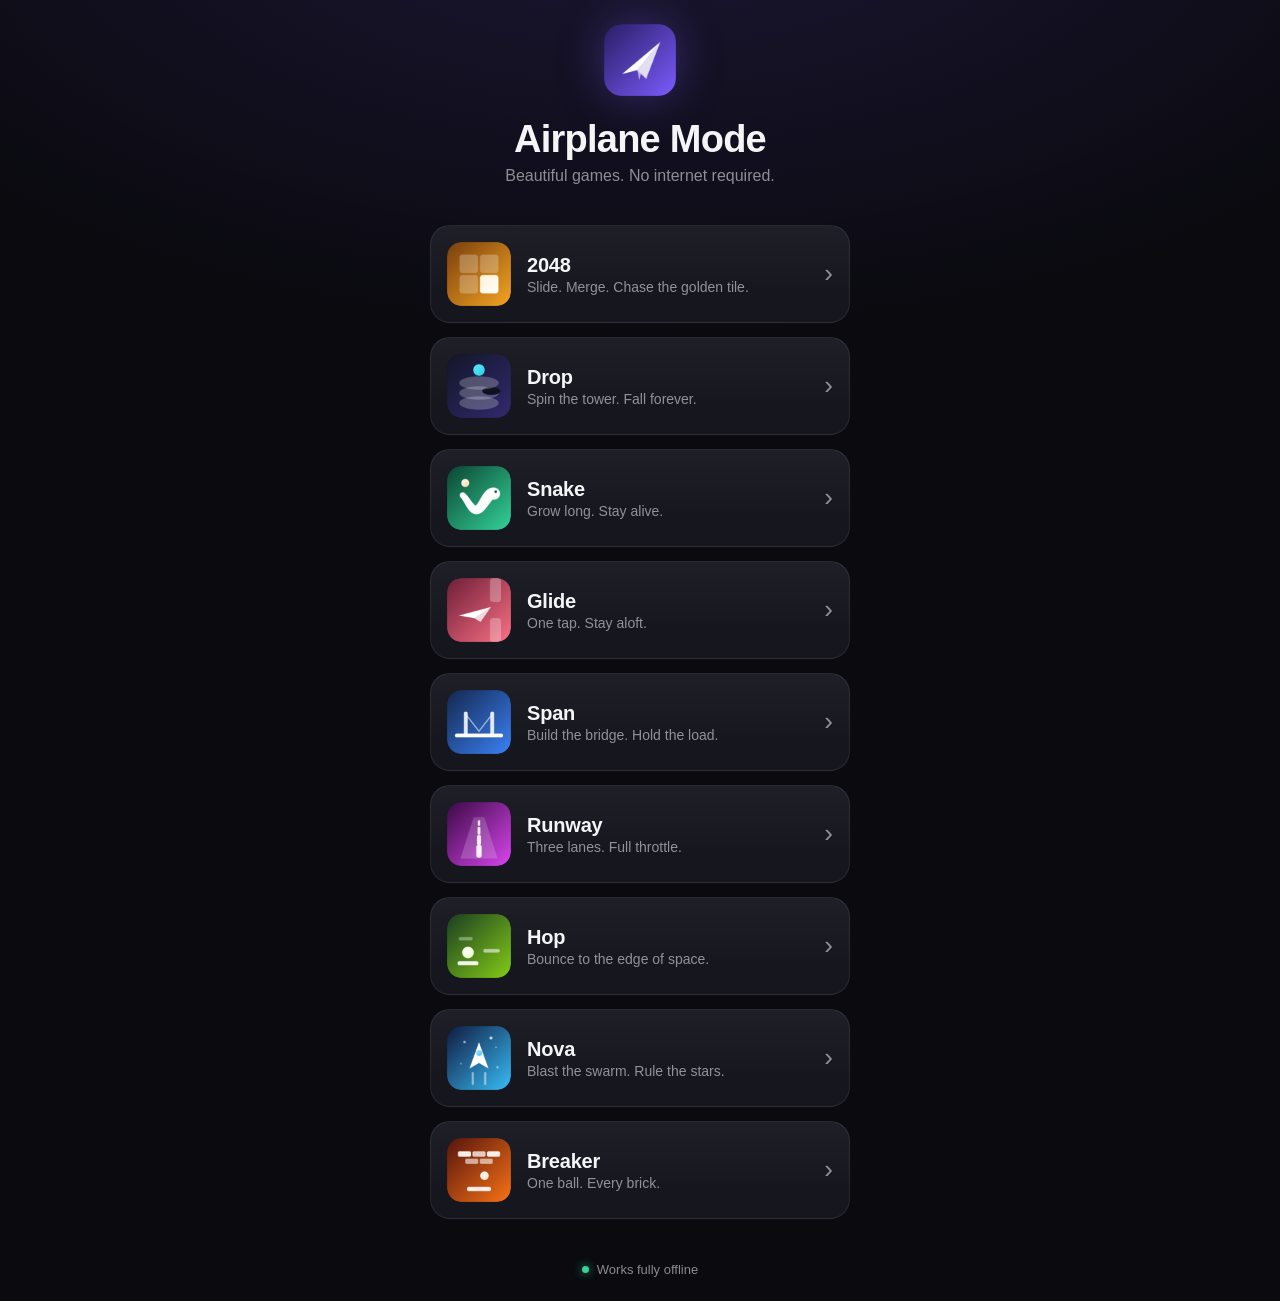
==== index.html @ 2d954e45 "Add Nova (vertical galaxy shooter) and Breaker (brick breaker) Two new self-contained offline PWAs w" ====
<!doctype html>
<html lang="en" style="background:#0a0a0f">
<head>
<meta charset="utf-8">
<meta name="viewport" content="width=device-width, initial-scale=1, viewport-fit=cover">
<title>Airplane Mode</title>
<meta name="description" content="A collection of beautiful games that work entirely offline.">
<meta name="theme-color" content="#0a0a0f">
<link rel="manifest" href="./manifest.webmanifest">
<link rel="icon" type="image/png" sizes="192x192" href="./icon-192.png">
<link rel="apple-touch-icon" href="./icon-192.png">
<meta name="apple-mobile-web-app-capable" content="yes">
<meta name="apple-mobile-web-app-status-bar-style" content="black-translucent">
<meta name="apple-mobile-web-app-title" content="Airplane Mode">
<link rel="stylesheet" href="./style.css">
</head>
<body>
<main>
  <header>
    <div class="mark" aria-hidden="true">
      <img src="./icon-192.png" alt="" width="72" height="72">
    </div>
    <h1>Airplane Mode</h1>
    <p class="tagline">Beautiful games. No internet required.</p>
  </header>

  <nav class="games" aria-label="Games">
    <a class="card card-2048" href="./games/2048/">
      <img src="./games/2048/icon-192.png" alt="" width="64" height="64">
      <div class="card-text">
        <h2>2048</h2>
        <p>Slide. Merge. Chase the golden tile.</p>
      </div>
      <span class="chevron" aria-hidden="true">›</span>
    </a>

    <a class="card card-drop" href="./games/drop/">
      <img src="./games/drop/icon-192.png" alt="" width="64" height="64">
      <div class="card-text">
        <h2>Drop</h2>
        <p>Spin the tower. Fall forever.</p>
      </div>
      <span class="chevron" aria-hidden="true">›</span>
    </a>

    <a class="card card-snake" href="./games/snake/">
      <img src="./games/snake/icon-192.png" alt="" width="64" height="64">
      <div class="card-text">
        <h2>Snake</h2>
        <p>Grow long. Stay alive.</p>
      </div>
      <span class="chevron" aria-hidden="true">›</span>
    </a>

    <a class="card card-glide" href="./games/glide/">
      <img src="./games/glide/icon-192.png" alt="" width="64" height="64">
      <div class="card-text">
        <h2>Glide</h2>
        <p>One tap. Stay aloft.</p>
      </div>
      <span class="chevron" aria-hidden="true">›</span>
    </a>

    <a class="card card-span" href="./games/span/">
      <img src="./games/span/icon-192.png" alt="" width="64" height="64">
      <div class="card-text">
        <h2>Span</h2>
        <p>Build the bridge. Hold the load.</p>
      </div>
      <span class="chevron" aria-hidden="true">›</span>
    </a>

    <a class="card card-runway" href="./games/runway/">
      <img src="./games/runway/icon-192.png" alt="" width="64" height="64">
      <div class="card-text">
        <h2>Runway</h2>
        <p>Three lanes. Full throttle.</p>
      </div>
      <span class="chevron" aria-hidden="true">›</span>
    </a>

    <a class="card card-hop" href="./games/hop/">
      <img src="./games/hop/icon-192.png" alt="" width="64" height="64">
      <div class="card-text">
        <h2>Hop</h2>
        <p>Bounce to the edge of space.</p>
      </div>
      <span class="chevron" aria-hidden="true">›</span>
    </a>

    <a class="card card-nova" href="./games/nova/">
      <img src="./games/nova/icon-192.png" alt="" width="64" height="64">
      <div class="card-text">
        <h2>Nova</h2>
        <p>Blast the swarm. Rule the stars.</p>
      </div>
      <span class="chevron" aria-hidden="true">›</span>
    </a>

    <a class="card card-breaker" href="./games/breaker/">
      <img src="./games/breaker/icon-192.png" alt="" width="64" height="64">
      <div class="card-text">
        <h2>Breaker</h2>
        <p>One ball. Every brick.</p>
      </div>
      <span class="chevron" aria-hidden="true">›</span>
    </a>
  </nav>

  <footer>
    <p><span class="dot" aria-hidden="true"></span> Works fully offline</p>
    <button class="install-btn" id="install" type="button" hidden><svg viewBox="0 0 24 24" width="16" height="16" aria-hidden="true"><path d="M12 3v12m0 0 4-4m-4 4-4-4M4 17v2a2 2 0 0 0 2 2h12a2 2 0 0 0 2-2v-2" fill="none" stroke="currentColor" stroke-width="2" stroke-linecap="round" stroke-linejoin="round"/></svg><span>Add to Home Screen</span></button>
  </footer>
</main>

<div class="install-tip" id="install-tip" hidden>
  <div class="install-tip-card">
    <p>Install this app: tap the <strong>Share</strong> button
    <svg viewBox="0 0 24 24" width="15" height="15" aria-hidden="true"><path d="M12 3v12M12 3 8 7m4-4 4 4M5 11v8a2 2 0 0 0 2 2h10a2 2 0 0 0 2-2v-8" fill="none" stroke="currentColor" stroke-width="2" stroke-linecap="round" stroke-linejoin="round"/></svg>
    in your browser, then <strong>Add to Home Screen</strong>.</p>
    <button id="install-tip-close" type="button">Got it</button>
  </div>
</div>

<script>
if ('serviceWorker' in navigator) {
  addEventListener('load', () => navigator.serviceWorker.register('./sw.js'));
}

(() => {
  const btn = document.getElementById('install');
  const tip = document.getElementById('install-tip');
  if (matchMedia('(display-mode: standalone)').matches || navigator.standalone) return;
  const isIOS = /iPhone|iPad|iPod/.test(navigator.userAgent) ||
    (navigator.platform === 'MacIntel' && navigator.maxTouchPoints > 1);
  let deferred = null;
  addEventListener('beforeinstallprompt', (e) => {
    e.preventDefault();
    deferred = e;
    btn.hidden = false;
  });
  if (isIOS) btn.hidden = false;
  for (const el of [btn, tip]) {
    for (const t of ['pointerdown', 'pointerup', 'click']) {
      el.addEventListener(t, (e) => e.stopPropagation());
    }
  }
  btn.addEventListener('click', async () => {
    if (deferred) {
      deferred.prompt();
      const { outcome } = await deferred.userChoice;
      if (outcome === 'accepted') btn.hidden = true;
      deferred = null;
    } else {
      tip.hidden = false;
    }
  });
  document.getElementById('install-tip-close').addEventListener('click', () => { tip.hidden = true; });
  tip.addEventListener('click', (e) => { if (e.target === tip) tip.hidden = true; });
  addEventListener('appinstalled', () => { btn.hidden = true; });
})();
</script>
</body>
</html>
---- style.css ----
:root {
  --bg: #0a0a0f;
  --surface: #16161f;
  --surface-2: #1e1e2a;
  --text: #f5f5f7;
  --text-dim: rgba(245, 245, 247, .55);
  --border: rgba(255, 255, 255, .08);
  --radius: 20px;
  --radius-sm: 12px;
  --ease-spring: cubic-bezier(.22, 1.2, .36, 1);
  --ease-out: cubic-bezier(.16, 1, .3, 1);
  --accent: #7c5cff;
}

* { margin: 0; padding: 0; box-sizing: border-box; }

html {
  -webkit-text-size-adjust: 100%;
}

body {
  min-height: 100dvh;
  background:
    radial-gradient(120% 60% at 50% -10%, rgba(124, 92, 255, .16), transparent 60%),
    var(--bg);
  color: var(--text);
  font-family: -apple-system, BlinkMacSystemFont, "Segoe UI", Roboto, "Helvetica Neue", Arial, sans-serif;
  -webkit-font-smoothing: antialiased;
  display: grid;
  place-items: center;
  padding:
    max(24px, env(safe-area-inset-top))
    max(20px, env(safe-area-inset-right))
    max(24px, env(safe-area-inset-bottom))
    max(20px, env(safe-area-inset-left));
}

main {
  width: 100%;
  max-width: 420px;
  display: flex;
  flex-direction: column;
  gap: 40px;
  animation: rise .6s var(--ease-out) both;
}

@keyframes rise {
  from { opacity: 0; transform: translateY(14px); }
  to   { opacity: 1; transform: none; }
}

header { text-align: center; }

.mark img {
  border-radius: 18px;
  box-shadow: 0 0 48px -8px rgba(124, 92, 255, .55);
}

h1 {
  margin-top: 18px;
  font-size: clamp(30px, 8vw, 38px);
  font-weight: 800;
  letter-spacing: -.02em;
}

.tagline {
  margin-top: 6px;
  color: var(--text-dim);
  font-size: 16px;
}

.games {
  display: flex;
  flex-direction: column;
  gap: 14px;
}

.card {
  display: flex;
  align-items: center;
  gap: 16px;
  padding: 16px;
  background: linear-gradient(180deg, rgba(255, 255, 255, .04), transparent 70%), var(--surface);
  border: 1px solid var(--border);
  border-radius: var(--radius);
  text-decoration: none;
  color: inherit;
  transition: transform .25s var(--ease-spring), border-color .25s ease, box-shadow .25s ease;
  -webkit-tap-highlight-color: transparent;
}

.card img { border-radius: 14px; flex-shrink: 0; }

.card-text { flex: 1; min-width: 0; }

.card h2 {
  font-size: 20px;
  font-weight: 700;
  letter-spacing: -.01em;
}

.card p {
  margin-top: 2px;
  color: var(--text-dim);
  font-size: 14px;
}

.chevron {
  color: var(--text-dim);
  font-size: 26px;
  font-weight: 300;
  transform: translateY(-1px);
  transition: transform .25s var(--ease-spring), color .25s ease;
}

@media (hover: hover) {
  .card:hover { transform: translateY(-2px); border-color: rgba(255, 255, 255, .16); }
  .card-2048:hover { box-shadow: 0 0 40px -10px rgba(245, 166, 35, .35); }
  .card-drop:hover { box-shadow: 0 0 40px -10px rgba(34, 211, 238, .35); }
  .card-snake:hover { box-shadow: 0 0 40px -10px rgba(52, 211, 153, .35); }
  .card-glide:hover { box-shadow: 0 0 40px -10px rgba(251, 113, 133, .35); }
  .card-span:hover { box-shadow: 0 0 40px -10px rgba(96, 165, 250, .35); }
  .card-runway:hover { box-shadow: 0 0 40px -10px rgba(232, 121, 249, .35); }
  .card-hop:hover { box-shadow: 0 0 40px -10px rgba(163, 230, 53, .35); }
  .card-nova:hover { box-shadow: 0 0 40px -10px rgba(56, 189, 248, .35); }
  .card-breaker:hover { box-shadow: 0 0 40px -10px rgba(249, 115, 22, .35); }
  .card:hover .chevron { transform: translate(3px, -1px); color: var(--text); }
}

.card:active { transform: scale(.98); }

footer { text-align: center; }

footer .install-btn { display: flex; margin: 14px auto 0; }
footer .install-btn[hidden] { display: none; }

footer p {
  display: inline-flex;
  align-items: center;
  gap: 8px;
  color: var(--text-dim);
  font-size: 13px;
}

.dot {
  width: 7px;
  height: 7px;
  border-radius: 50%;
  background: #34d399;
  box-shadow: 0 0 10px rgba(52, 211, 153, .8);
}

/* ---- Install (Add to Home Screen) ---- */
.install-btn {
  display: inline-flex;
  align-items: center;
  gap: 7px;
  margin-top: 18px;
  padding: 8px 14px;
  border: 1px solid var(--border);
  border-radius: 999px;
  background: transparent;
  color: var(--text-dim);
  font: inherit;
  font-size: 13px;
  cursor: pointer;
  transition: color .2s var(--ease-out), border-color .2s var(--ease-out);
  -webkit-tap-highlight-color: transparent;
}
.install-btn:hover { color: var(--text); border-color: rgba(255, 255, 255, .2); }
.install-btn[hidden] { display: none; }

.install-tip {
  position: fixed;
  inset: 0;
  z-index: 60;
  display: flex;
  align-items: center;
  justify-content: center;
  padding: max(24px, env(safe-area-inset-top)) max(24px, env(safe-area-inset-right)) max(24px, env(safe-area-inset-bottom)) max(24px, env(safe-area-inset-left));
  background: rgba(0, 0, 0, .6);
  animation: install-tip-in .25s var(--ease-out);
}
.install-tip[hidden] { display: none; }
@keyframes install-tip-in { from { opacity: 0; } }

.install-tip-card {
  max-width: 320px;
  padding: 22px 24px;
  border: 1px solid var(--border);
  border-radius: 20px;
  background: #16161f;
  color: var(--text-dim);
  font-size: 15px;
  line-height: 1.5;
  text-align: center;
}
.install-tip-card svg { vertical-align: -2px; }
.install-tip-card strong { color: var(--text); font-weight: 600; }
.install-tip-card button {
  margin-top: 16px;
  padding: 10px 22px;
  border: 1px solid var(--border);
  border-radius: 999px;
  background: rgba(255, 255, 255, .08);
  color: var(--text);
  font: inherit;
  font-size: 14px;
  font-weight: 600;
  cursor: pointer;
}

.install-btn, .install-tip { pointer-events: auto; }
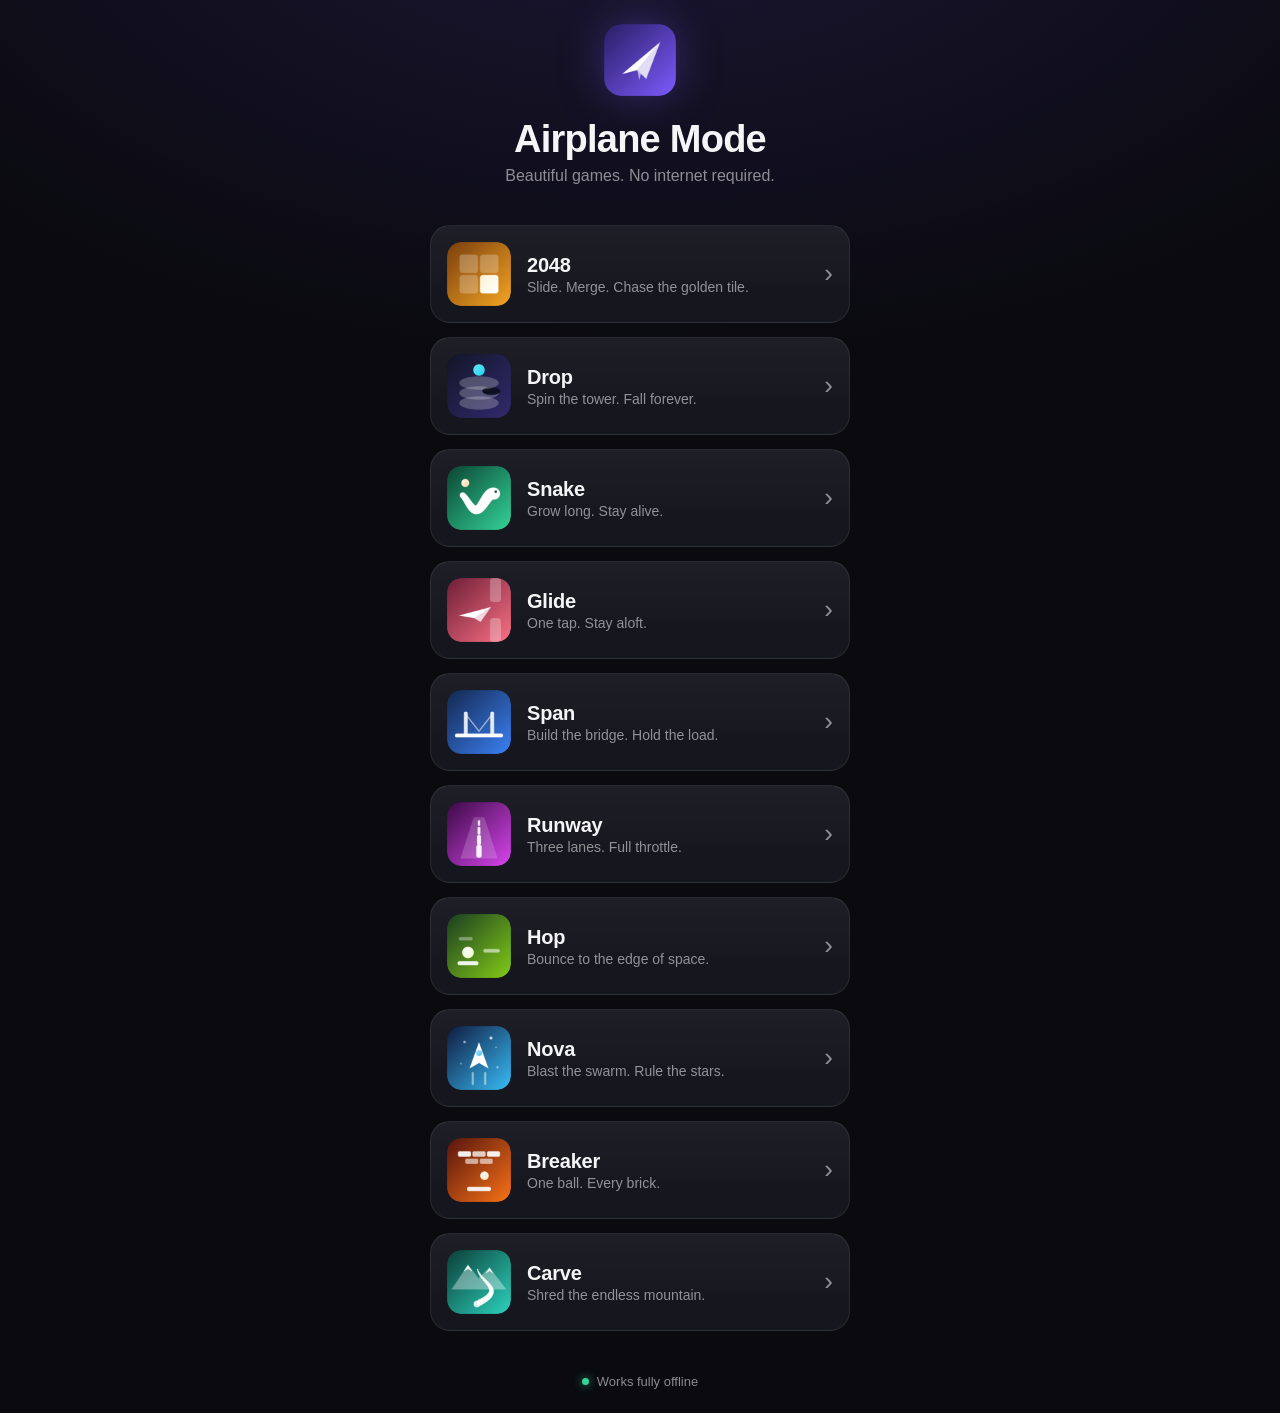
==== commit 2d6e6491: "Add Carve: stylized 3D endless snowboarding game A new Three.js game in the Alto's-Odyssey-meets-alp" ====
--- a/index.html
+++ b/index.html
@@ -105,6 +105,15 @@
       </div>
       <span class="chevron" aria-hidden="true">›</span>
     </a>
+
+    <a class="card card-carve" href="./games/carve/">
+      <img src="./games/carve/icon-192.png" alt="" width="64" height="64">
+      <div class="card-text">
+        <h2>Carve</h2>
+        <p>Shred the endless mountain.</p>
+      </div>
+      <span class="chevron" aria-hidden="true">›</span>
+    </a>
   </nav>
 
   <footer>
--- a/style.css
+++ b/style.css
@@ -124,6 +124,7 @@
   .card-hop:hover { box-shadow: 0 0 40px -10px rgba(163, 230, 53, .35); }
   .card-nova:hover { box-shadow: 0 0 40px -10px rgba(56, 189, 248, .35); }
   .card-breaker:hover { box-shadow: 0 0 40px -10px rgba(249, 115, 22, .35); }
+  .card-carve:hover { box-shadow: 0 0 40px -10px rgba(45, 212, 191, .35); }
   .card:hover .chevron { transform: translate(3px, -1px); color: var(--text); }
 }
 
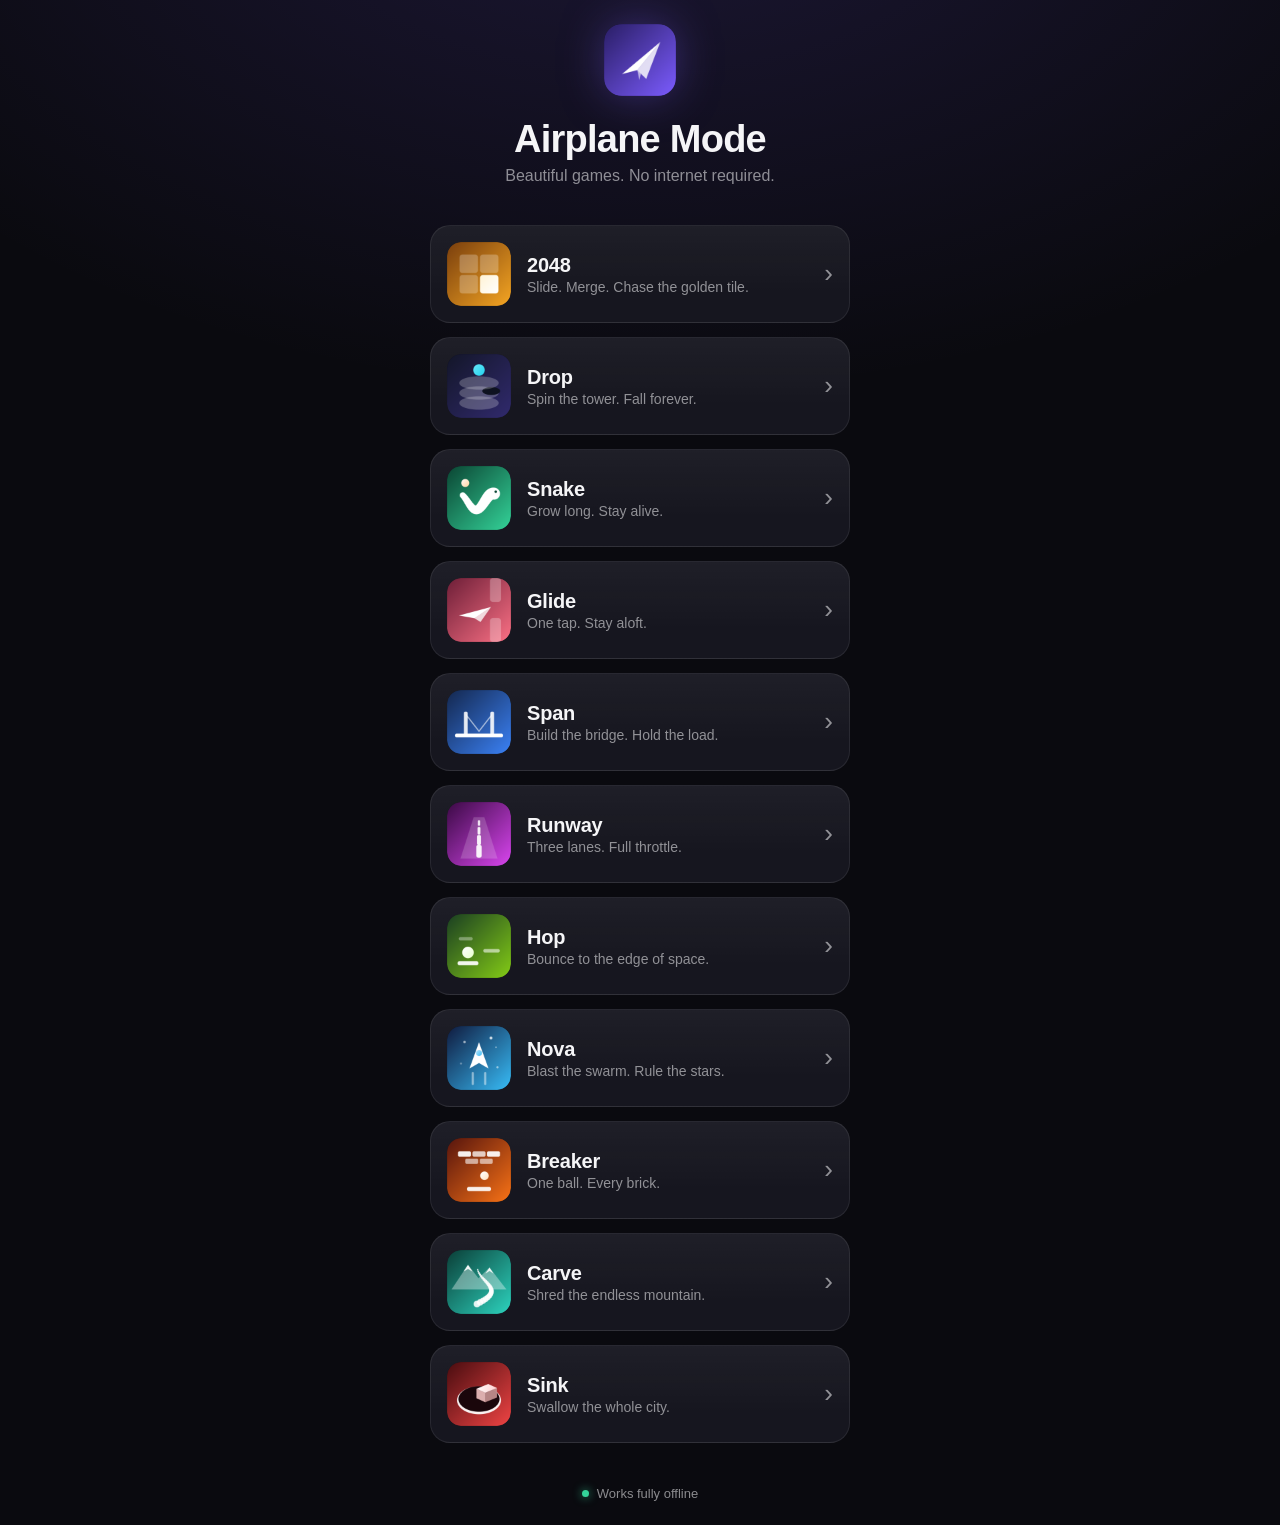
==== commit 7fdc68b8: "Add Sink: a hole-eats-the-city arena game Steer a hole around a bounded map, swallow anything smalle" ====
--- a/index.html
+++ b/index.html
@@ -114,6 +114,15 @@
       </div>
       <span class="chevron" aria-hidden="true">›</span>
     </a>
+
+    <a class="card card-sink" href="./games/sink/">
+      <img src="./games/sink/icon-192.png" alt="" width="64" height="64">
+      <div class="card-text">
+        <h2>Sink</h2>
+        <p>Swallow the whole city.</p>
+      </div>
+      <span class="chevron" aria-hidden="true">›</span>
+    </a>
   </nav>
 
   <footer>
--- a/style.css
+++ b/style.css
@@ -125,6 +125,7 @@
   .card-nova:hover { box-shadow: 0 0 40px -10px rgba(56, 189, 248, .35); }
   .card-breaker:hover { box-shadow: 0 0 40px -10px rgba(249, 115, 22, .35); }
   .card-carve:hover { box-shadow: 0 0 40px -10px rgba(45, 212, 191, .35); }
+  .card-sink:hover { box-shadow: 0 0 40px -10px rgba(239, 68, 68, .35); }
   .card:hover .chevron { transform: translate(3px, -1px); color: var(--text); }
 }
 
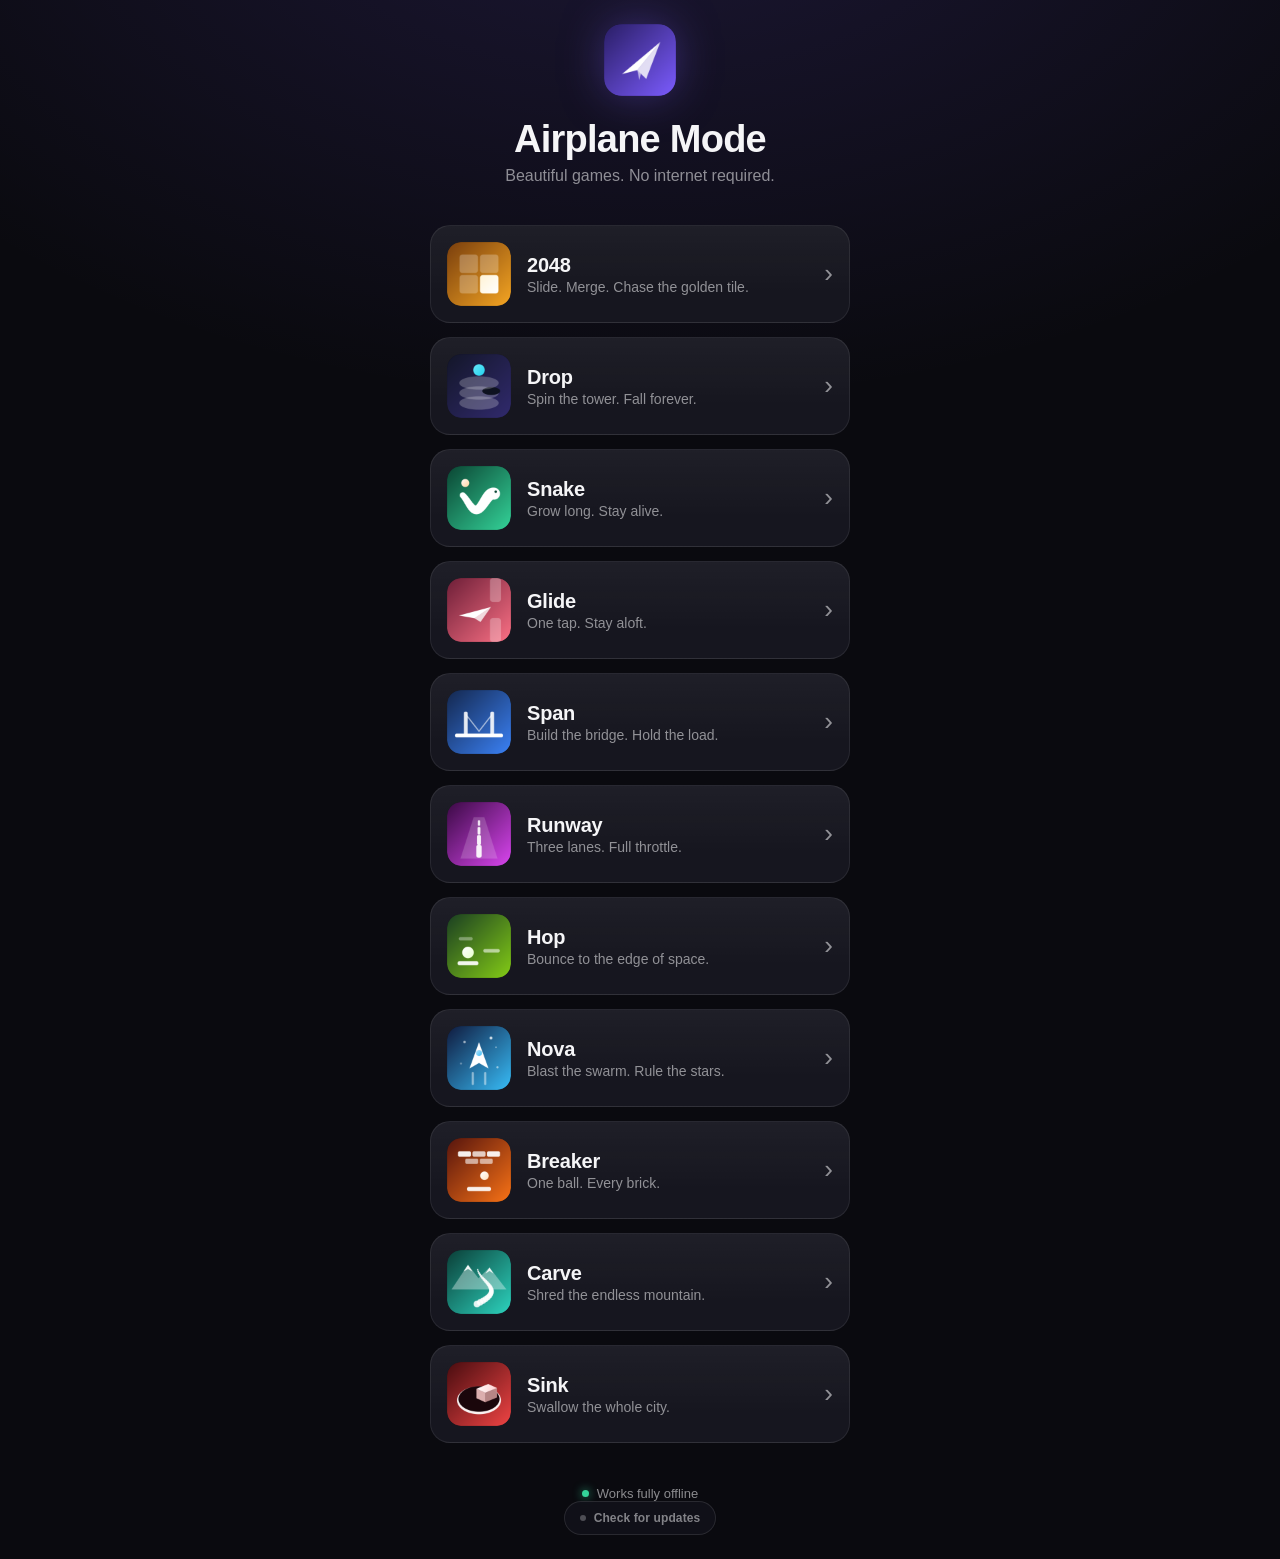
==== commit 53c94d34: "Surface app updates: launch notice + a manual check in every app Offline-first cuts both ways — the " ====
--- a/index.html
+++ b/index.html
@@ -141,9 +141,6 @@
 </div>
 
 <script>
-if ('serviceWorker' in navigator) {
-  addEventListener('load', () => navigator.serviceWorker.register('./sw.js'));
-}
 
 (() => {
   const btn = document.getElementById('install');
@@ -178,5 +175,11 @@
   addEventListener('appinstalled', () => { btn.hidden = true; });
 })();
 </script>
+<script type="module">
+  // registers the service worker and owns the update prompt for the hub
+  import { installUpdates } from './update.js';
+  // the hub scrolls, so the control lives in the footer rather than floating
+  installUpdates({ mount: document.querySelector('footer') });
+</script>
 </body>
 </html>
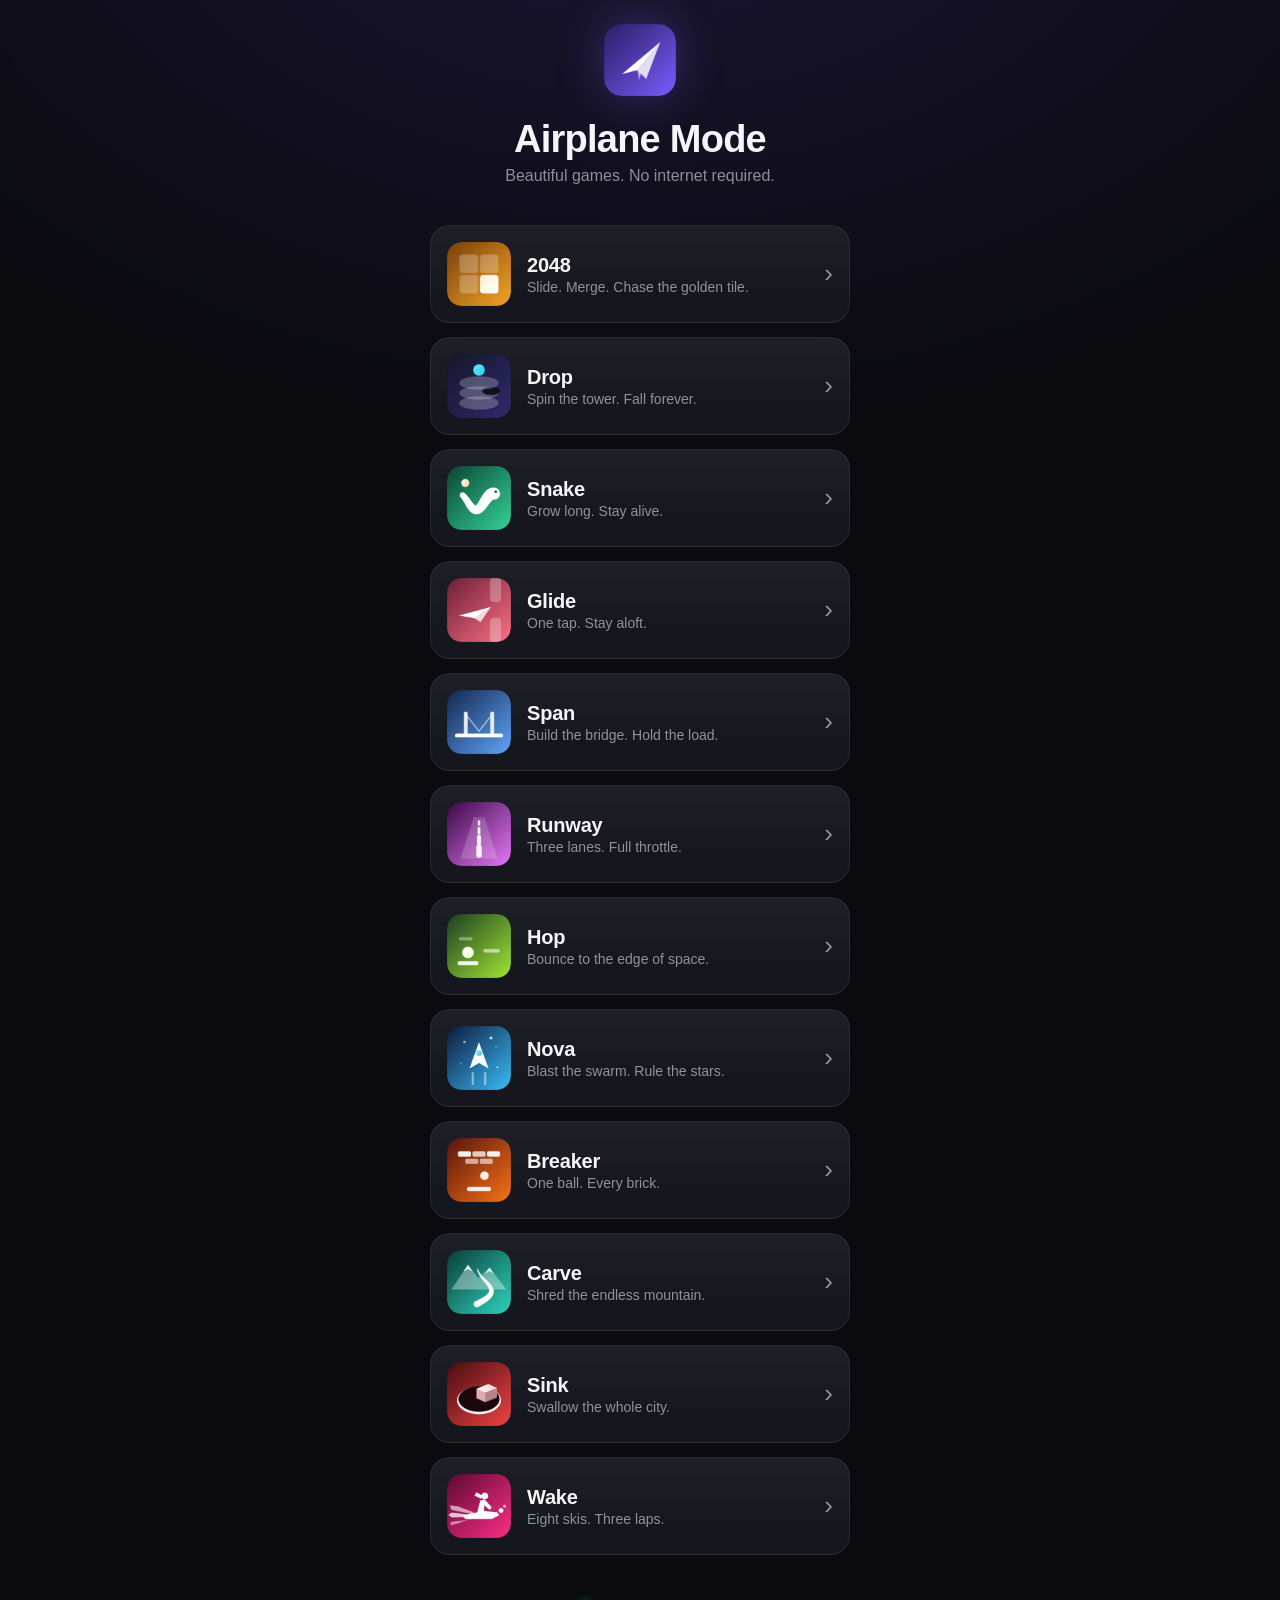
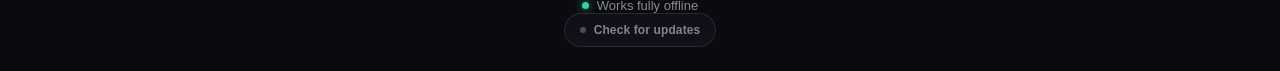
==== commit 1d9fb334: "Wake: eight skis, three laps, and a lagoon that rolls A jet-ski circuit race, portrait-first. Three " ====
--- a/index.html
+++ b/index.html
@@ -123,6 +123,15 @@
       </div>
       <span class="chevron" aria-hidden="true">›</span>
     </a>
+
+    <a class="card card-wake" href="./games/wake/">
+      <img src="./games/wake/icon-192.png" alt="" width="64" height="64">
+      <div class="card-text">
+        <h2>Wake</h2>
+        <p>Eight skis. Three laps.</p>
+      </div>
+      <span class="chevron" aria-hidden="true">›</span>
+    </a>
   </nav>
 
   <footer>
@@ -140,46 +149,13 @@
   </div>
 </div>
 
-<script>
-
-(() => {
-  const btn = document.getElementById('install');
-  const tip = document.getElementById('install-tip');
-  if (matchMedia('(display-mode: standalone)').matches || navigator.standalone) return;
-  const isIOS = /iPhone|iPad|iPod/.test(navigator.userAgent) ||
-    (navigator.platform === 'MacIntel' && navigator.maxTouchPoints > 1);
-  let deferred = null;
-  addEventListener('beforeinstallprompt', (e) => {
-    e.preventDefault();
-    deferred = e;
-    btn.hidden = false;
-  });
-  if (isIOS) btn.hidden = false;
-  for (const el of [btn, tip]) {
-    for (const t of ['pointerdown', 'pointerup', 'click']) {
-      el.addEventListener(t, (e) => e.stopPropagation());
-    }
-  }
-  btn.addEventListener('click', async () => {
-    if (deferred) {
-      deferred.prompt();
-      const { outcome } = await deferred.userChoice;
-      if (outcome === 'accepted') btn.hidden = true;
-      deferred = null;
-    } else {
-      tip.hidden = false;
-    }
-  });
-  document.getElementById('install-tip-close').addEventListener('click', () => { tip.hidden = true; });
-  tip.addEventListener('click', (e) => { if (e.target === tip) tip.hidden = true; });
-  addEventListener('appinstalled', () => { btn.hidden = true; });
-})();
-</script>
 <script type="module">
   // registers the service worker and owns the update prompt for the hub
   import { installUpdates } from './update.js';
+  import { installPrompt } from './install.js';
   // the hub scrolls, so the control lives in the footer rather than floating
   installUpdates({ mount: document.querySelector('footer') });
+  installPrompt();
 </script>
 </body>
 </html>
--- a/style.css
+++ b/style.css
@@ -35,6 +35,12 @@
     max(20px, env(safe-area-inset-left));
 }
 
+/* Keyboard focus — visible for keys, never for a pointer tap */
+:focus-visible {
+  outline: 2px solid var(--accent);
+  outline-offset: 3px;
+}
+
 main {
   width: 100%;
   max-width: 420px;
@@ -126,6 +132,7 @@
   .card-breaker:hover { box-shadow: 0 0 40px -10px rgba(249, 115, 22, .35); }
   .card-carve:hover { box-shadow: 0 0 40px -10px rgba(45, 212, 191, .35); }
   .card-sink:hover { box-shadow: 0 0 40px -10px rgba(239, 68, 68, .35); }
+  .card-wake:hover { box-shadow: 0 0 40px -10px rgba(255, 46, 136, .35); }
   .card:hover .chevron { transform: translate(3px, -1px); color: var(--text); }
 }
 
@@ -150,6 +157,14 @@
   border-radius: 50%;
   background: #34d399;
   box-shadow: 0 0 10px rgba(52, 211, 153, .8);
+}
+
+@media (prefers-reduced-motion: reduce) {
+  main,
+  .card,
+  .chevron,
+  .install-btn,
+  .install-tip { animation-duration: 1ms; transition-duration: 1ms; }
 }
 
 /* ---- Install (Add to Home Screen) ---- */
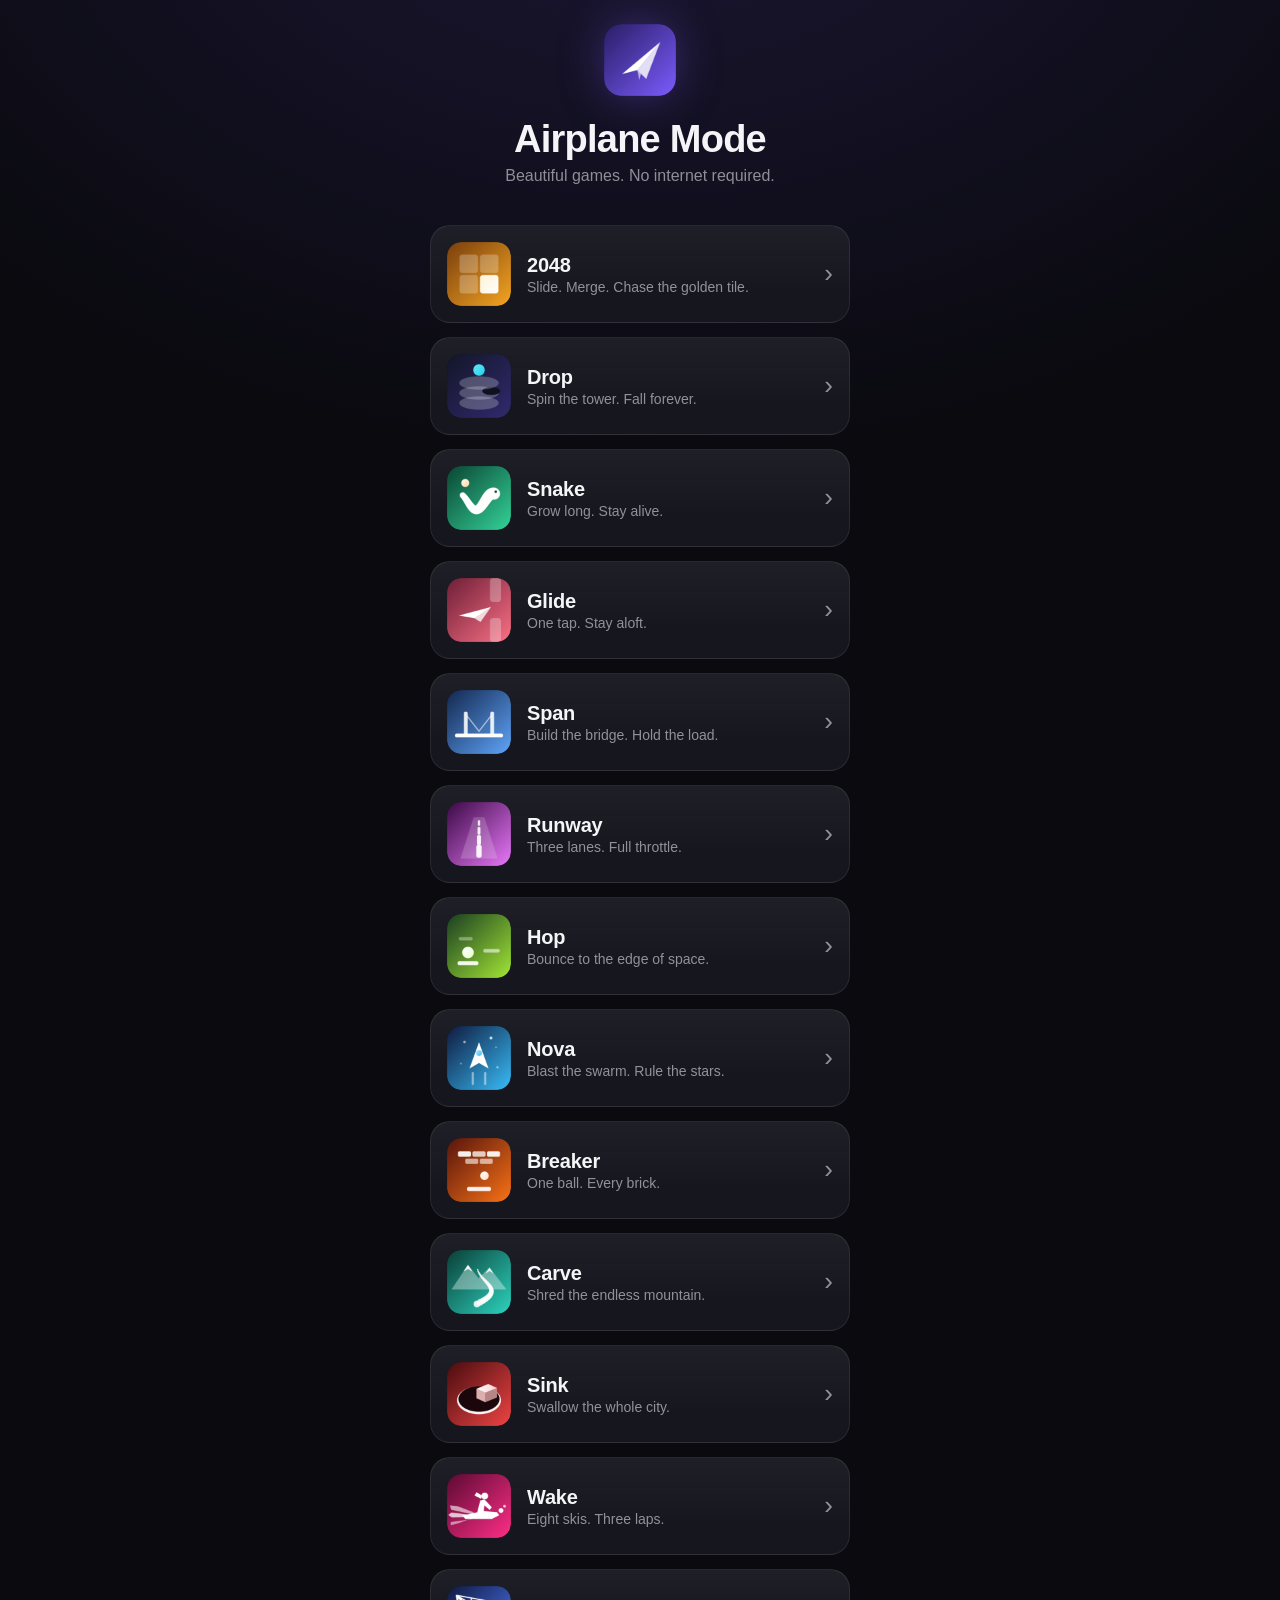
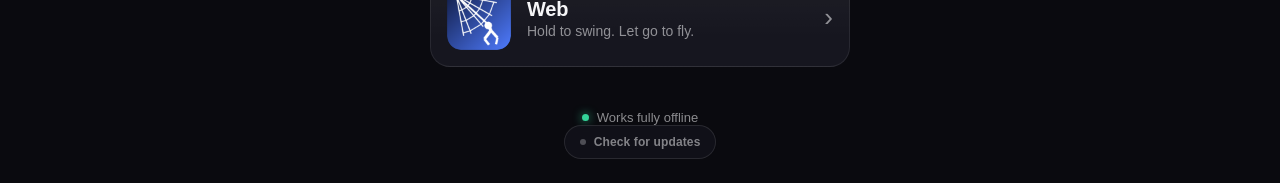
==== commit 316df62d: "Web: hold a thread, swing a city, let go at the bottom A thirteenth game. One verb, and it is held r" ====
--- a/index.html
+++ b/index.html
@@ -132,6 +132,15 @@
       </div>
       <span class="chevron" aria-hidden="true">›</span>
     </a>
+
+    <a class="card card-web" href="./games/web/">
+      <img src="./games/web/icon-192.png" alt="" width="64" height="64">
+      <div class="card-text">
+        <h2>Web</h2>
+        <p>Hold to swing. Let go to fly.</p>
+      </div>
+      <span class="chevron" aria-hidden="true">›</span>
+    </a>
   </nav>
 
   <footer>
--- a/style.css
+++ b/style.css
@@ -133,6 +133,7 @@
   .card-carve:hover { box-shadow: 0 0 40px -10px rgba(45, 212, 191, .35); }
   .card-sink:hover { box-shadow: 0 0 40px -10px rgba(239, 68, 68, .35); }
   .card-wake:hover { box-shadow: 0 0 40px -10px rgba(255, 46, 136, .35); }
+  .card-web:hover { box-shadow: 0 0 40px -10px rgba(79, 124, 255, .35); }
   .card:hover .chevron { transform: translate(3px, -1px); color: var(--text); }
 }
 
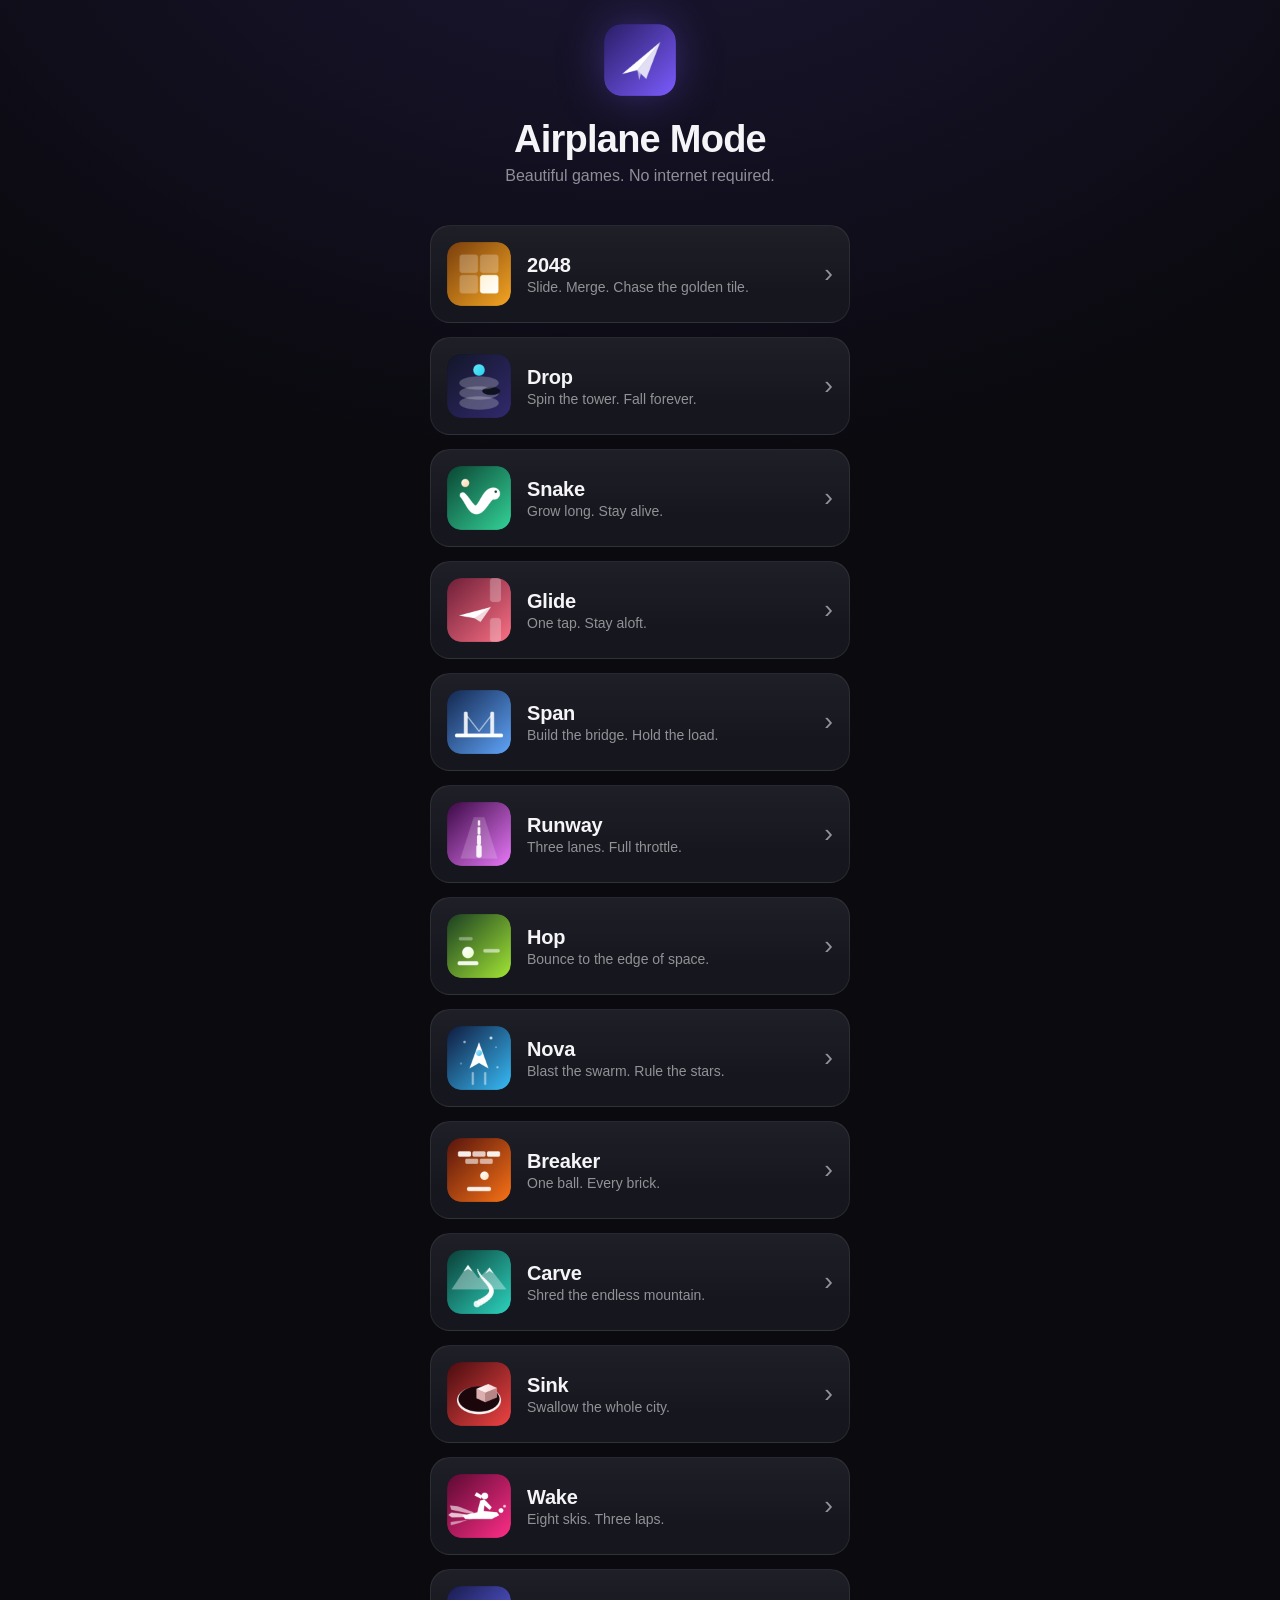
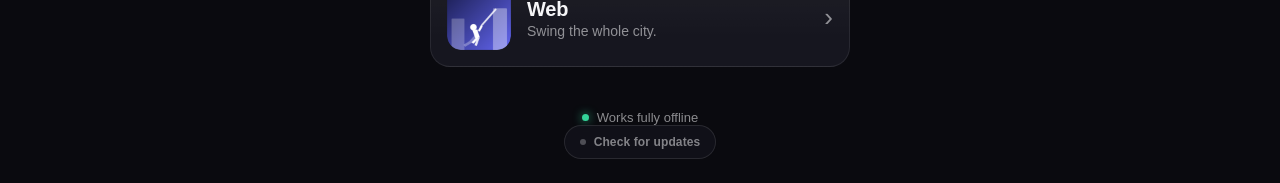
==== commit 4fe41caf: "Web: real geometry to grab, and a cone that widens while you hold A swinging game built from Jamie F" ====
--- a/index.html
+++ b/index.html
@@ -137,7 +137,7 @@
       <img src="./games/web/icon-192.png" alt="" width="64" height="64">
       <div class="card-text">
         <h2>Web</h2>
-        <p>Hold to swing. Let go to fly.</p>
+        <p>Swing the whole city.</p>
       </div>
       <span class="chevron" aria-hidden="true">›</span>
     </a>
--- a/style.css
+++ b/style.css
@@ -133,7 +133,7 @@
   .card-carve:hover { box-shadow: 0 0 40px -10px rgba(45, 212, 191, .35); }
   .card-sink:hover { box-shadow: 0 0 40px -10px rgba(239, 68, 68, .35); }
   .card-wake:hover { box-shadow: 0 0 40px -10px rgba(255, 46, 136, .35); }
-  .card-web:hover { box-shadow: 0 0 40px -10px rgba(79, 124, 255, .35); }
+  .card-web:hover { box-shadow: 0 0 40px -10px rgba(99, 102, 241, .35); }
   .card:hover .chevron { transform: translate(3px, -1px); color: var(--text); }
 }
 
